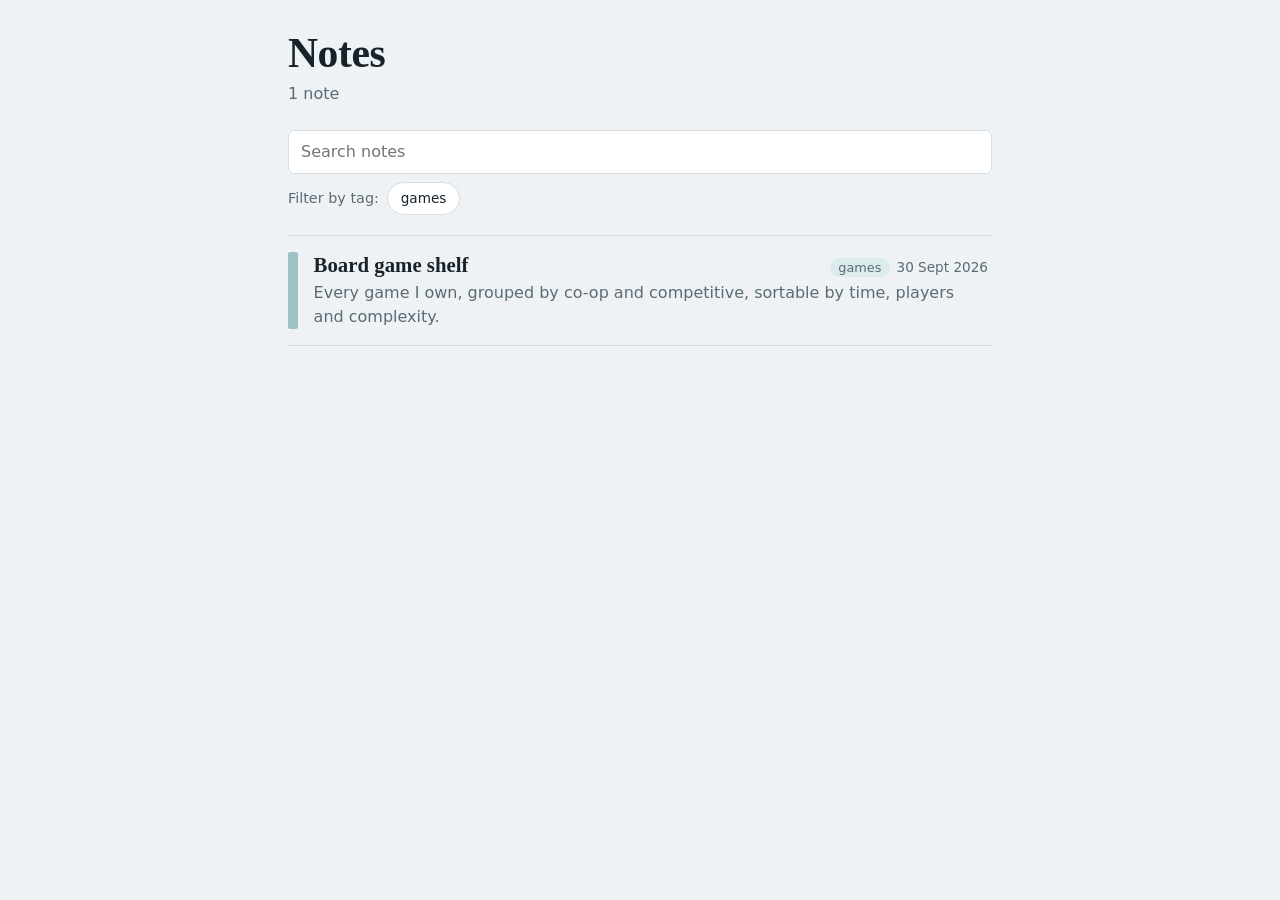
==== index.html @ 64590acc "feat: add notes and board game list" ====
<!DOCTYPE html>
<html lang="en">
<head>
<meta charset="utf-8">
<meta name="viewport" content="width=device-width, initial-scale=1">
<title>Notes</title>
<style>
:root{--bg:#eef2f4;--card:#fff;--ink:#17222b;--mute:#5b6b76;--line:#d3dde3;--acc:#0b6b73;--tint:#dcecee}
@media(prefers-color-scheme:dark){:root:not([data-theme=light]){--bg:#10181d;--card:#182229;--ink:#e6eef2;--mute:#93a5b0;--line:#2b3a43;--acc:#5cc6cf;--tint:#1c3a40}}
*{box-sizing:border-box}
html{scroll-padding-top:1rem}
body{margin:0;background:var(--bg);color:var(--ink);font:16px/1.5 system-ui,-apple-system,"Segoe UI",sans-serif;padding:2rem 1rem 4rem}
main{max-width:44rem;margin:0 auto}
h1{font:700 2.6rem/1.05 Georgia,"Times New Roman",serif;margin:0 0 .4rem;letter-spacing:-.01em}
.sub{color:var(--mute);margin:0 0 1.5rem}
.tools{display:flex;gap:.5rem;flex-wrap:wrap;margin-bottom:1.25rem}
input[type=search]{flex:1 1 12rem;padding:.55rem .75rem;font:inherit;color:var(--ink);background:var(--card);border:1px solid var(--line);border-radius:6px}
input[type=search]:focus-visible,.tag:focus-visible,.note:focus-visible{outline:2px solid var(--acc);outline-offset:2px}
.tag{font:inherit;font-size:.85rem;padding:.35rem .8rem;border:1px solid var(--line);border-radius:99px;background:var(--card);color:var(--ink);cursor:pointer}
.tag[aria-pressed=true]{background:var(--acc);border-color:var(--acc);color:var(--bg)}
ul{list-style:none;margin:0;padding:0;border-top:1px solid var(--line)}
.note{display:grid;grid-template-columns:.6rem 1fr auto;gap:0 1rem;align-items:baseline;padding:1rem .25rem 1rem 0;border-bottom:1px solid var(--line);text-decoration:none;color:inherit}
.note::before{content:"";grid-row:1/3;align-self:stretch;background:var(--acc);border-radius:2px;opacity:.35;transition:opacity .15s}
.note:hover::before,.note:focus-visible::before{opacity:1}
.note:hover h2,.note:focus-visible h2{text-decoration:underline}
h2{font:700 1.3rem/1.25 Georgia,serif;margin:0;grid-column:2}
.meta{color:var(--mute);font-size:.85rem;text-align:right;grid-column:3;grid-row:1}
.desc{grid-column:2/4;margin:.2rem 0 0;color:var(--mute)}
.chip{display:inline-block;background:var(--tint);border-radius:99px;padding:0 .55rem;margin-right:.4rem;font-size:.8rem}
.tagrow{flex:1 1 100%;display:flex;flex-wrap:wrap;align-items:center;gap:.5rem}
.lbl{color:var(--mute);font-size:.9rem}
.empty{padding:1.25rem 0;color:var(--mute)}
@media(max-width:30rem){.note{grid-template-columns:.6rem 1fr}.meta{grid-column:2;grid-row:auto;text-align:left}.desc{grid-column:2}}
</style>
</head>
<body>
<main>
<h1>Notes</h1>
<p class="sub" id="count"></p>
<div class="tools">
  <input type="search" id="q" placeholder="Search notes" aria-label="Search notes">
  <div class="tagrow"><span class="lbl" id="lbl">Filter by tag:</span><span id="tags" role="group" aria-labelledby="lbl"></span></div>
</div>
<ul id="list"></ul>
<p class="empty" id="none" hidden>No notes match. Try a different search or clear the tag filter.</p>
</main>
<script>
// To add a note: save it as an .html file next to this page, then add a line here.
const notes=[
 {title:"Board game shelf",href:"board-games.html",desc:"Every game I own, grouped by co-op and competitive, sortable by time, players and complexity.",tags:["games"],date:"2026-09-30"}
];
const $=id=>document.getElementById(id);
const esc=s=>s.replace(/&/g,"&amp;").replace(/</g,"&lt;").replace(/"/g,"&quot;");
let tag=null;
const allTags=[...new Set(notes.flatMap(n=>n.tags))].sort();
$("tags").innerHTML=allTags.map(t=>`<button class="tag" aria-pressed="false" data-t="${esc(t)}">${esc(t)}</button>`).join(" ");
$("tags").addEventListener("click",e=>{
  const b=e.target.closest("button");if(!b)return;
  tag=tag===b.dataset.t?null:b.dataset.t;
  document.querySelectorAll(".tag").forEach(x=>x.setAttribute("aria-pressed",x.dataset.t===tag));
  render();
});
$("q").addEventListener("input",render);
function render(){
  const q=$("q").value.trim().toLowerCase();
  const shown=notes.filter(n=>(!tag||n.tags.includes(tag))&&(!q||(n.title+" "+n.desc+" "+n.tags.join(" ")).toLowerCase().includes(q)))
    .sort((a,b)=>b.date.localeCompare(a.date)||a.title.localeCompare(b.title));
  $("list").innerHTML=shown.map(n=>`<li><a class="note" href="${esc(n.href)}"><h2>${esc(n.title)}</h2><span class="meta">${n.tags.map(t=>`<span class="chip">${esc(t)}</span>`).join("")}${new Date(n.date+"T00:00").toLocaleDateString("en-GB",{day:"numeric",month:"short",year:"numeric"})}</span><p class="desc">${esc(n.desc)}</p></a></li>`).join("");
  $("none").hidden=shown.length>0;
  $("count").textContent=notes.length+(notes.length===1?" note":" notes")+(shown.length!==notes.length?", "+shown.length+" shown":"");
}
render();
</script>
</body>
</html>
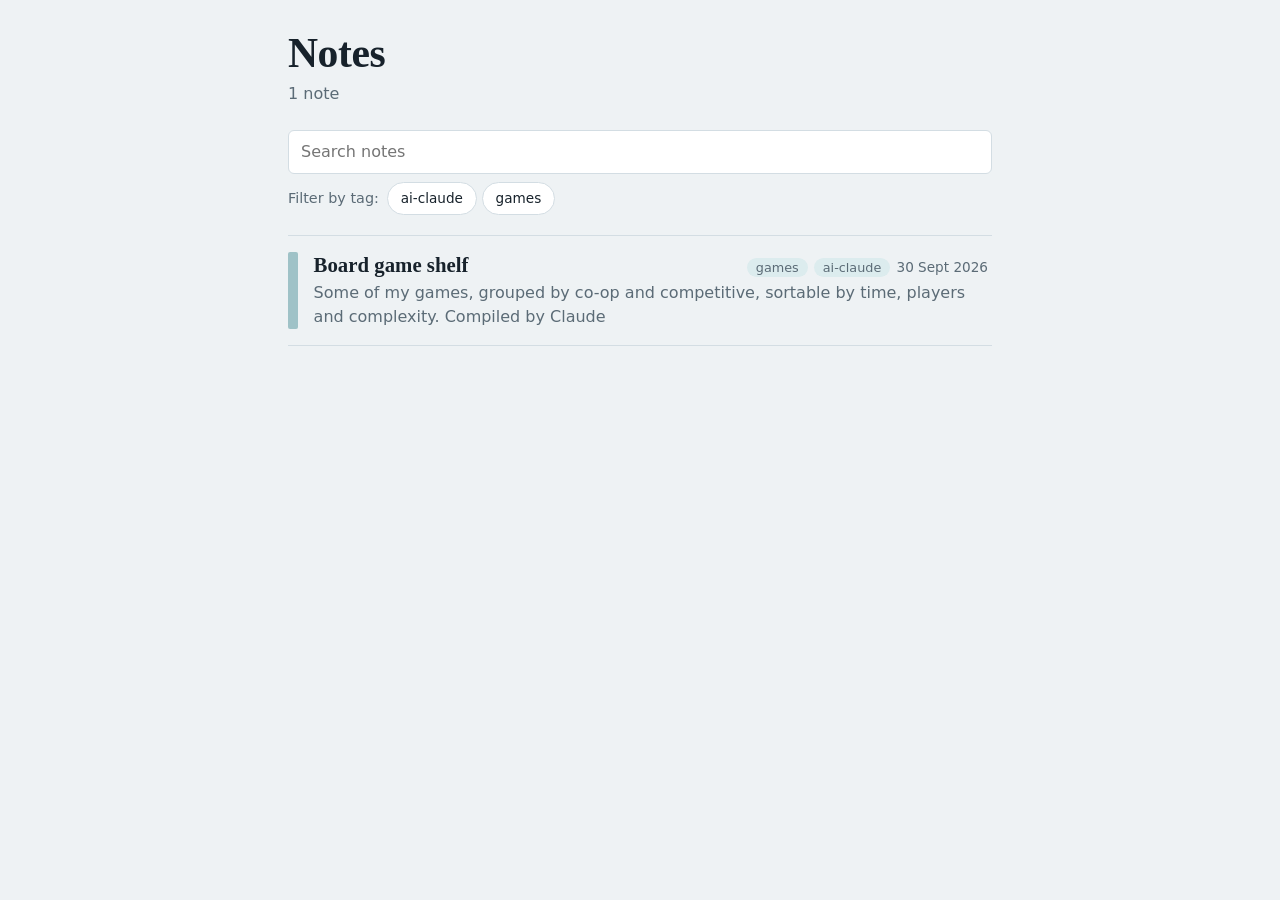
==== commit 0040768c: "chore: update notepad" ====
--- a/index.html
+++ b/index.html
@@ -47,7 +47,7 @@
 <script>
 // To add a note: save it as an .html file next to this page, then add a line here.
 const notes=[
- {title:"Board game shelf",href:"board-games.html",desc:"Every game I own, grouped by co-op and competitive, sortable by time, players and complexity.",tags:["games"],date:"2026-09-30"}
+ {title:"Board game shelf",href:"board-games.html",desc:"Some of my games, grouped by co-op and competitive, sortable by time, players and complexity. Compiled by Claude",tags:["games", "ai-claude"],date:"2026-09-30"}
 ];
 const $=id=>document.getElementById(id);
 const esc=s=>s.replace(/&/g,"&amp;").replace(/</g,"&lt;").replace(/"/g,"&quot;");
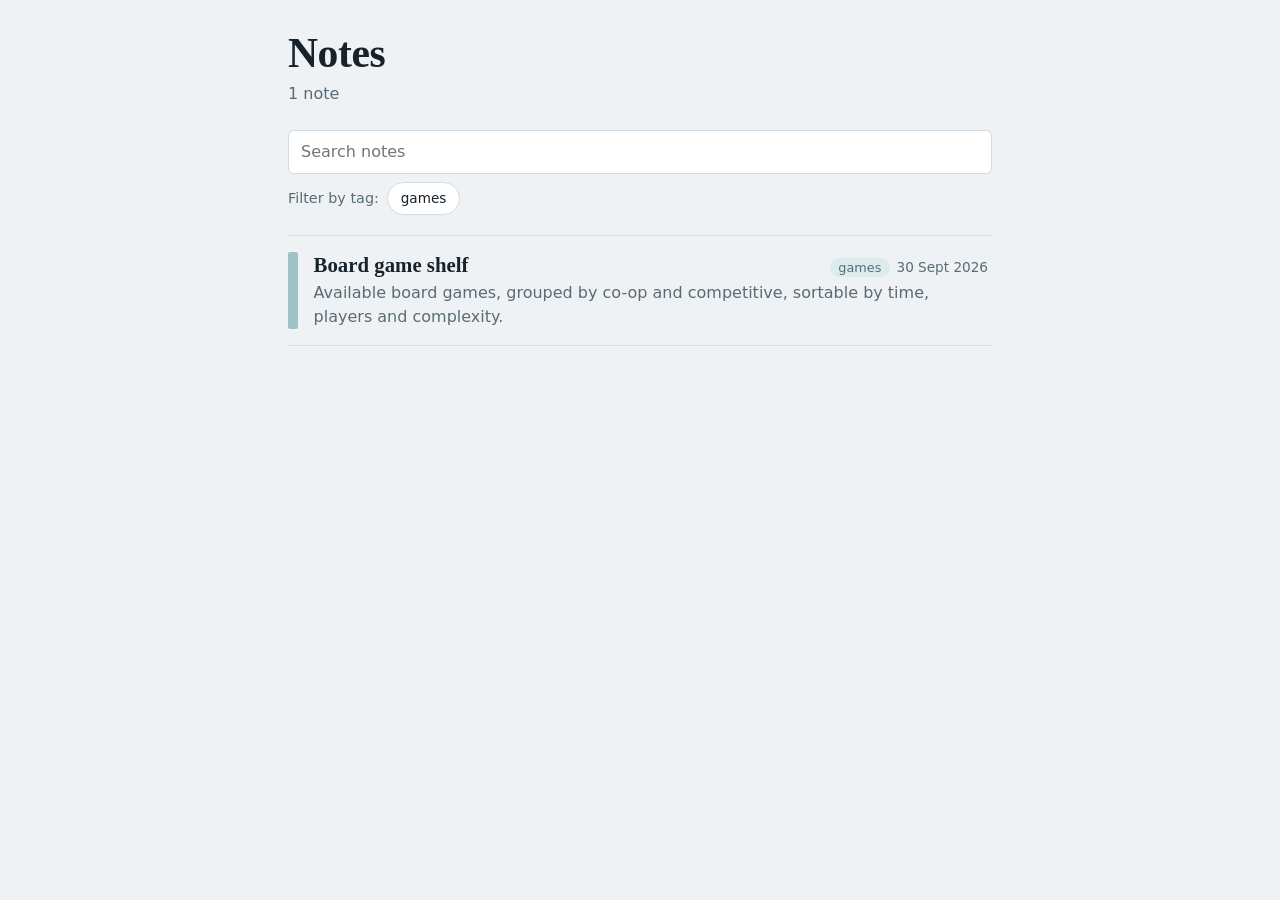
==== commit 6d84ccd8: "chore: fix index" ====
--- a/index.html
+++ b/index.html
@@ -47,7 +47,7 @@
 <script>
 // To add a note: save it as an .html file next to this page, then add a line here.
 const notes=[
- {title:"Board game shelf",href:"board-games.html",desc:"Some of my games, grouped by co-op and competitive, sortable by time, players and complexity. Compiled by Claude",tags:["games", "ai-claude"],date:"2026-09-30"}
+ {title:"Board game shelf",href:"board-games.html",desc:"Available board games, grouped by co-op and competitive, sortable by time, players and complexity. ",tags:["games"],date:"2026-09-30"}
 ];
 const $=id=>document.getElementById(id);
 const esc=s=>s.replace(/&/g,"&amp;").replace(/</g,"&lt;").replace(/"/g,"&quot;");
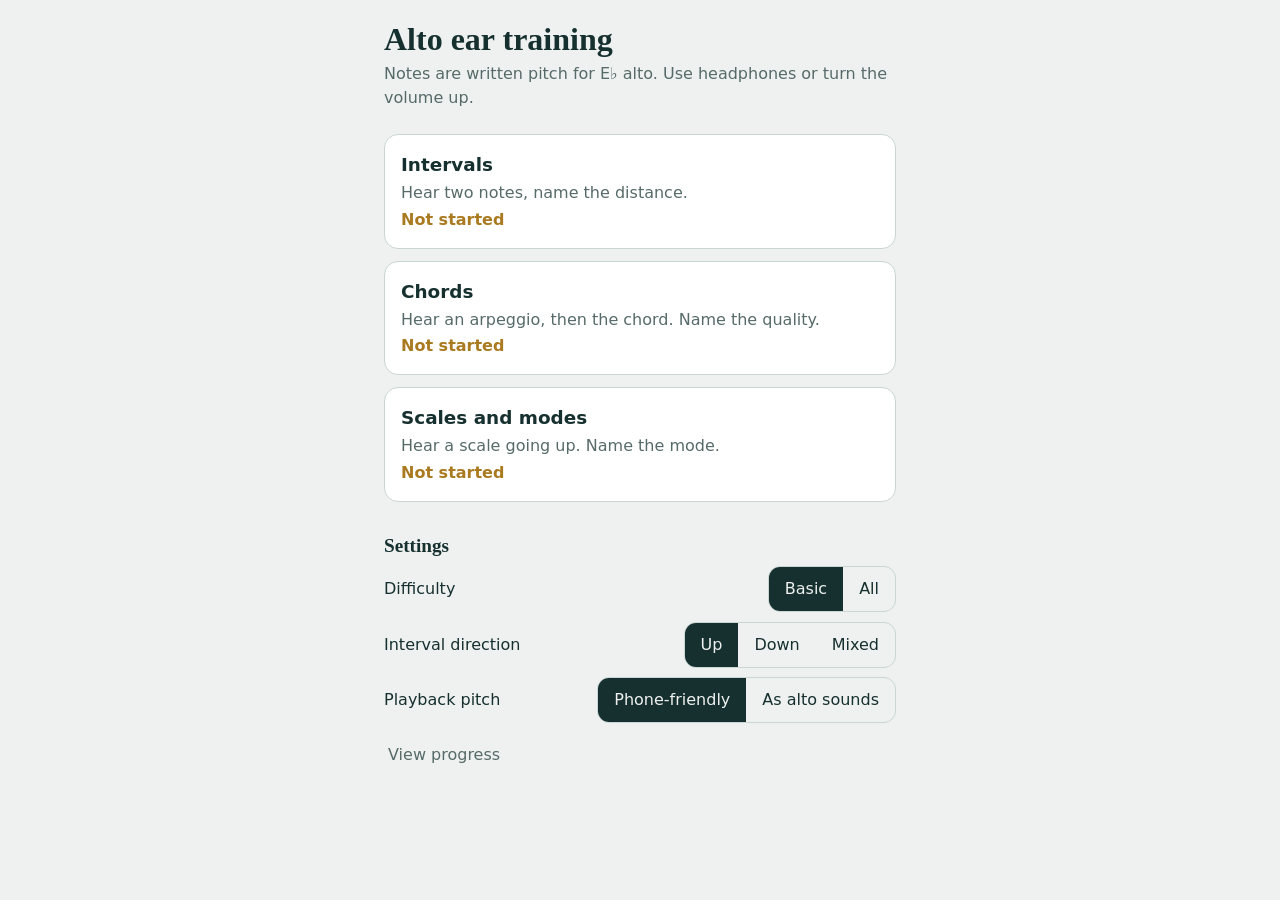
==== commit f4e04c02: "fix: update the index" ====
--- a/index.html
+++ b/index.html
@@ -1,75 +1,176 @@
-<!DOCTYPE html>
+<!doctype html>
 <html lang="en">
 <head>
 <meta charset="utf-8">
-<meta name="viewport" content="width=device-width, initial-scale=1">
-<title>Notes</title>
+<meta name="viewport" content="width=device-width, initial-scale=1, viewport-fit=cover">
+<title>Alto Ear Training</title>
+<link rel="manifest" href="manifest.webmanifest">
+<link rel="apple-touch-icon" href="icon-192.png">
+<meta name="theme-color" content="#1f3b3a">
+<meta name="mobile-web-app-capable" content="yes">
+<meta name="apple-mobile-web-app-capable" content="yes">
+<meta name="apple-mobile-web-app-title" content="Ear Training">
 <style>
-:root{--bg:#eef2f4;--card:#fff;--ink:#17222b;--mute:#5b6b76;--line:#d3dde3;--acc:#0b6b73;--tint:#dcecee}
-@media(prefers-color-scheme:dark){:root:not([data-theme=light]){--bg:#10181d;--card:#182229;--ink:#e6eef2;--mute:#93a5b0;--line:#2b3a43;--acc:#5cc6cf;--tint:#1c3a40}}
+:root{--bg:#eef1ef;--ink:#16302f;--mute:#566b69;--line:#c9d6d2;--card:#fff;--brass:#a97a1f;--on-brass:#fff;--ok:#2b7a54;--bad:#b3402f;color-scheme:light}
+@media (prefers-color-scheme:dark){:root{--bg:#101c1b;--ink:#e6efec;--mute:#93a9a5;--line:#294341;--card:#172928;--brass:#d6a54a;--on-brass:#1a1405;--ok:#5cc08c;--bad:#ef8a76;color-scheme:dark}}
 *{box-sizing:border-box}
-html{scroll-padding-top:1rem}
-body{margin:0;background:var(--bg);color:var(--ink);font:16px/1.5 system-ui,-apple-system,"Segoe UI",sans-serif;padding:2rem 1rem 4rem}
-main{max-width:44rem;margin:0 auto}
-h1{font:700 2.6rem/1.05 Georgia,"Times New Roman",serif;margin:0 0 .4rem;letter-spacing:-.01em}
-.sub{color:var(--mute);margin:0 0 1.5rem}
-.tools{display:flex;gap:.5rem;flex-wrap:wrap;margin-bottom:1.25rem}
-input[type=search]{flex:1 1 12rem;padding:.55rem .75rem;font:inherit;color:var(--ink);background:var(--card);border:1px solid var(--line);border-radius:6px}
-input[type=search]:focus-visible,.tag:focus-visible,.note:focus-visible{outline:2px solid var(--acc);outline-offset:2px}
-.tag{font:inherit;font-size:.85rem;padding:.35rem .8rem;border:1px solid var(--line);border-radius:99px;background:var(--card);color:var(--ink);cursor:pointer}
-.tag[aria-pressed=true]{background:var(--acc);border-color:var(--acc);color:var(--bg)}
-ul{list-style:none;margin:0;padding:0;border-top:1px solid var(--line)}
-.note{display:grid;grid-template-columns:.6rem 1fr auto;gap:0 1rem;align-items:baseline;padding:1rem .25rem 1rem 0;border-bottom:1px solid var(--line);text-decoration:none;color:inherit}
-.note::before{content:"";grid-row:1/3;align-self:stretch;background:var(--acc);border-radius:2px;opacity:.35;transition:opacity .15s}
-.note:hover::before,.note:focus-visible::before{opacity:1}
-.note:hover h2,.note:focus-visible h2{text-decoration:underline}
-h2{font:700 1.3rem/1.25 Georgia,serif;margin:0;grid-column:2}
-.meta{color:var(--mute);font-size:.85rem;text-align:right;grid-column:3;grid-row:1}
-.desc{grid-column:2/4;margin:.2rem 0 0;color:var(--mute)}
-.chip{display:inline-block;background:var(--tint);border-radius:99px;padding:0 .55rem;margin-right:.4rem;font-size:.8rem}
-.tagrow{flex:1 1 100%;display:flex;flex-wrap:wrap;align-items:center;gap:.5rem}
-.lbl{color:var(--mute);font-size:.9rem}
-.empty{padding:1.25rem 0;color:var(--mute)}
-@media(max-width:30rem){.note{grid-template-columns:.6rem 1fr}.meta{grid-column:2;grid-row:auto;text-align:left}.desc{grid-column:2}}
+html,body{margin:0;background:var(--bg);color:var(--ink);font:16px/1.5 system-ui,-apple-system,"Segoe UI",Roboto,sans-serif}
+body{padding:env(safe-area-inset-top) env(safe-area-inset-right) env(safe-area-inset-bottom) env(safe-area-inset-left)}
+main{max-width:34rem;margin:0 auto;padding:1.25rem 1rem 3rem}
+h1,h2{font-family:"Iowan Old Style","Palatino Linotype",Palatino,Georgia,serif;font-weight:600;line-height:1.2;margin:0}
+h1{font-size:2rem}h2{font-size:1.2rem;margin:2rem 0 .5rem}
+.sub{color:var(--mute);margin:.25rem 0 1.5rem}
+button{font:inherit;color:inherit;cursor:pointer;min-height:48px;border-radius:12px;border:1.5px solid var(--line);background:transparent;padding:.5rem 1rem}
+button:focus-visible{outline:3px solid var(--brass);outline-offset:2px}
+.drills{display:grid;gap:.75rem}
+.drill{display:grid;gap:.15rem;text-align:left;padding:1rem;border-radius:14px;background:var(--card);border-color:var(--line)}
+.drill strong{font-size:1.15rem}.drill span{color:var(--mute)}.drill em{font-style:normal;color:var(--brass);font-weight:600}
+.row{display:flex;justify-content:space-between;align-items:center;gap:.75rem;margin:.6rem 0;flex-wrap:wrap}
+.seg{display:flex;border:1.5px solid var(--line);border-radius:12px;overflow:hidden}
+.seg button{border:0;border-radius:0;min-height:44px}
+.seg button[aria-pressed=true]{background:var(--ink);color:var(--bg)}
+.link{border:0;padding:.5rem .25rem;color:var(--mute);min-height:44px}
+.bar{display:flex;justify-content:space-between;align-items:center;color:var(--mute)}
+.play{display:block;margin:1.5rem auto 1rem;width:7.5rem;height:7.5rem;border-radius:50%;border:0;background:var(--brass);color:var(--on-brass);font-size:2.6rem;padding:0 0 0 .4rem;box-shadow:0 0 0 8px color-mix(in srgb,var(--brass) 22%,transparent)}
+.play:active{transform:scale(.96)}
+.prompt{text-align:center;color:var(--mute);margin:0 0 1rem}
+.grid{display:grid;grid-template-columns:1fr 1fr;gap:.6rem}
+.ans{background:var(--card);font-weight:500}
+.ans.ok{background:var(--ok);border-color:var(--ok);color:#fff}
+.ans.bad{background:var(--bad);border-color:var(--bad);color:#fff}
+.fb{min-height:3.5rem;margin:1rem 0 .5rem;text-align:center}
+.fb b{font-family:Georgia,serif;font-size:1.15rem}
+.fb small{display:block;color:var(--mute)}
+.next{width:100%;background:var(--ink);color:var(--bg);border-color:var(--ink);font-weight:600}
+.stat{display:grid;grid-template-columns:8.5rem 1fr 3.5rem;gap:.6rem;align-items:center;margin:.35rem 0;font-size:.95rem}
+.meter{height:.6rem;border-radius:.3rem;background:var(--line);overflow:hidden}
+.meter i{display:block;height:100%;background:var(--brass)}
+.stat span:last-child{text-align:right;color:var(--mute)}
+@media (prefers-reduced-motion:reduce){*{transition:none!important}}
 </style>
 </head>
 <body>
-<main>
-<h1>Notes</h1>
-<p class="sub" id="count"></p>
-<div class="tools">
-  <input type="search" id="q" placeholder="Search notes" aria-label="Search notes">
-  <div class="tagrow"><span class="lbl" id="lbl">Filter by tag:</span><span id="tags" role="group" aria-labelledby="lbl"></span></div>
-</div>
-<ul id="list"></ul>
-<p class="empty" id="none" hidden>No notes match. Try a different search or clear the tag filter.</p>
-</main>
+<main id="app"></main>
 <script>
-// To add a note: save it as an .html file next to this page, then add a line here.
-const notes=[
- {title:"Board game shelf",href:"board-games.html",desc:"Available board games, grouped by co-op and competitive, sortable by time, players and complexity. ",tags:["games"],date:"2026-09-30"}
-];
-const $=id=>document.getElementById(id);
-const esc=s=>s.replace(/&/g,"&amp;").replace(/</g,"&lt;").replace(/"/g,"&quot;");
-let tag=null;
-const allTags=[...new Set(notes.flatMap(n=>n.tags))].sort();
-$("tags").innerHTML=allTags.map(t=>`<button class="tag" aria-pressed="false" data-t="${esc(t)}">${esc(t)}</button>`).join(" ");
-$("tags").addEventListener("click",e=>{
-  const b=e.target.closest("button");if(!b)return;
-  tag=tag===b.dataset.t?null:b.dataset.t;
-  document.querySelectorAll(".tag").forEach(x=>x.setAttribute("aria-pressed",x.dataset.t===tag));
-  render();
+const NAMES=['C','D♭','D','E♭','E','F','F♯','G','A♭','A','B♭','B'];
+const LO=58,HI=90,OFF=9; // written alto range B♭3–F♯6; sounds a major 6th lower
+const nm=m=>NAMES[((m%12)+12)%12]+(Math.floor(m/12)-1);
+
+const DR={
+ intervals:{title:'Intervals',hint:'Hear two notes, name the distance.',q:'What interval did you hear?',items:[
+  {id:'m2',l:'Minor 2nd',o:[0,1]},{id:'M2',l:'Major 2nd',o:[0,2]},{id:'m3',l:'Minor 3rd',o:[0,3],b:1},{id:'M3',l:'Major 3rd',o:[0,4],b:1},
+  {id:'P4',l:'Perfect 4th',o:[0,5],b:1},{id:'TT',l:'Tritone',o:[0,6]},{id:'P5',l:'Perfect 5th',o:[0,7],b:1},{id:'m6',l:'Minor 6th',o:[0,8]},
+  {id:'M6',l:'Major 6th',o:[0,9]},{id:'m7',l:'Minor 7th',o:[0,10]},{id:'M7',l:'Major 7th',o:[0,11]},{id:'P8',l:'Octave',o:[0,12],b:1}]},
+ chords:{title:'Chords',hint:'Hear an arpeggio, then the chord. Name the quality.',q:'What chord quality is this?',items:[
+  {id:'maj',l:'Major',o:[0,4,7],b:1},{id:'min',l:'Minor',o:[0,3,7],b:1},{id:'dim',l:'Diminished',o:[0,3,6],b:1},{id:'aug',l:'Augmented',o:[0,4,8],b:1},
+  {id:'dom7',l:'Dominant 7th',o:[0,4,7,10]},{id:'maj7',l:'Major 7th',o:[0,4,7,11]},{id:'min7',l:'Minor 7th',o:[0,3,7,10]},{id:'hdim',l:'Half-diminished',o:[0,3,6,10]}]},
+ scales:{title:'Scales and modes',hint:'Hear a scale going up. Name the mode.',q:'Which scale is this?',items:[
+  {id:'ion',l:'Major',o:[0,2,4,5,7,9,11,12],b:1},{id:'aeo',l:'Natural minor',o:[0,2,3,5,7,8,10,12],b:1},
+  {id:'dor',l:'Dorian',o:[0,2,3,5,7,9,10,12],b:1},{id:'mix',l:'Mixolydian',o:[0,2,4,5,7,9,10,12],b:1},
+  {id:'lyd',l:'Lydian',o:[0,2,4,6,7,9,11,12]},{id:'phr',l:'Phrygian',o:[0,1,3,5,7,8,10,12]},
+  {id:'hm',l:'Harmonic minor',o:[0,2,3,5,7,8,11,12]},{id:'mm',l:'Melodic minor',o:[0,2,3,5,7,9,11,12]}]}
+};
+
+const load=(k,d)=>{try{return Object.assign(d,JSON.parse(localStorage.getItem(k))||{})}catch(e){return d}};
+const save=(k,v)=>{try{localStorage.setItem(k,JSON.stringify(v))}catch(e){}};
+let S=load('alto-settings',{level:'basic',dir:'up',oct:12});
+let ST=load('alto-stats',{});
+let view='home',drill=null,Q=null,sess={c:0,n:0};
+
+/* ---------- sound ---------- */
+let ctx,master;
+function voice(m,t,d,v){
+ const f=440*2**((m-69)/12),g=ctx.createGain(),lp=ctx.createBiquadFilter();
+ lp.type='lowpass';lp.Q.value=1.5;
+ lp.frequency.setValueAtTime(f*2,t);lp.frequency.linearRampToValueAtTime(f*5,t+.07);lp.frequency.linearRampToValueAtTime(f*3,t+d);
+ g.gain.setValueAtTime(.0001,t);g.gain.linearRampToValueAtTime(v,t+.04);g.gain.setValueAtTime(v,t+d-.12);g.gain.linearRampToValueAtTime(.0001,t+d);
+ lp.connect(g);g.connect(master);
+ const lfo=ctx.createOscillator(),lg=ctx.createGain();lfo.frequency.value=5.2;lg.gain.value=7;lfo.connect(lg);
+ [['sawtooth',0,1],['square',5,.35]].forEach(([ty,dt,a])=>{
+  const o=ctx.createOscillator(),og=ctx.createGain();o.type=ty;o.frequency.value=f;o.detune.value=dt;og.gain.value=a;
+  lg.connect(o.detune);o.connect(og);og.connect(lp);o.start(t);o.stop(t+d+.05)});
+ lfo.start(t);lfo.stop(t+d+.05);
+}
+function play(ev){
+ ctx=ctx||new (window.AudioContext||window.webkitAudioContext)();
+ if(ctx.state==='suspended')ctx.resume();
+ if(master){const old=master;old.gain.setTargetAtTime(0,ctx.currentTime,.03);setTimeout(()=>old.disconnect(),400)}
+ master=ctx.createGain();master.gain.value=.5;master.connect(ctx.destination);
+ const t0=ctx.currentTime+.05;
+ ev.forEach(e=>e.n.forEach(m=>voice(m-OFF+S.oct,t0+e.t,e.d,e.n.length>1?.28:.6)));
+}
+
+/* ---------- questions ---------- */
+const pool=d=>DR[d].items.filter(i=>S.level==='all'||i.b);
+function choose(d){
+ const p=pool(d),w=p.map(i=>{const s=ST[d+':'+i.id];return s&&s.n?1+4*(s.n-s.c)/s.n:2});
+ let r=Math.random()*w.reduce((a,b)=>a+b,0);
+ for(let k=0;k<p.length;k++){r-=w[k];if(r<=0)return p[k]}
+ return p[p.length-1];
+}
+function make(d){
+ const it=choose(d);let off=it.o.slice();
+ if(d==='intervals'){const dir=S.dir==='mixed'?(Math.random()<.5?'up':'down'):S.dir;if(dir==='down')off=off.map(x=>-x)}
+ const lo=Math.min(...off),hi=Math.max(...off),min=LO-lo,max=HI-hi;
+ const root=min+Math.floor(Math.random()*(max-min+1)),notes=off.map(x=>root+x);
+ let ev;
+ if(d==='intervals')ev=notes.map((m,i)=>({n:[m],t:i*.8,d:.7}));
+ else if(d==='scales')ev=notes.map((m,i)=>({n:[m],t:i*.4,d:.42}));
+ else ev=[...notes.map((m,i)=>({n:[m],t:i*.45,d:.42})),{n:notes,t:notes.length*.45+.3,d:1.6}];
+ return{it,root,ev,done:false,pick:null};
+}
+function answer(id){
+ if(!Q||Q.done)return;
+ Q.done=true;Q.pick=id;const ok=id===Q.it.id,k=drill+':'+Q.it.id;
+ const s=ST[k]||(ST[k]={c:0,n:0});s.n++;if(ok)s.c++;save('alto-stats',ST);
+ sess.n++;if(ok)sess.c++;render();
+}
+function next(){Q=make(drill);view='drill';render();play(Q.ev)}
+
+/* ---------- screens ---------- */
+const acc=d=>{let c=0,n=0;DR[d].items.forEach(i=>{const s=ST[d+':'+i.id];if(s){c+=s.c;n+=s.n}});return{c,n}};
+const seg=(k,opts)=>`<div class="seg" role="group">${opts.map(([v,l])=>`<button data-act="set" data-k="${k}" data-v="${v}" aria-pressed="${String(S[k])===String(v)}">${l}</button>`).join('')}</div>`;
+
+function render(){
+ const el=document.getElementById('app');let h='';
+ if(view==='home'){
+  h=`<h1>Alto ear training</h1><p class="sub">Notes are written pitch for E♭ alto. Use headphones or turn the volume up.</p>
+  <div class="drills">${Object.entries(DR).map(([k,D])=>{const a=acc(k);return`<button class="drill" data-act="start" data-d="${k}"><strong>${D.title}</strong><span>${D.hint}</span><em>${a.n?Math.round(100*a.c/a.n)+'% correct over '+a.n+' answers':'Not started'}</em></button>`}).join('')}</div>
+  <h2>Settings</h2>
+  <div class="row"><span>Difficulty</span>${seg('level',[['basic','Basic'],['all','All']])}</div>
+  <div class="row"><span>Interval direction</span>${seg('dir',[['up','Up'],['down','Down'],['mixed','Mixed']])}</div>
+  <div class="row"><span>Playback pitch</span>${seg('oct',[[12,'Phone-friendly'],[0,'As alto sounds']])}</div>
+  <button class="link" data-act="stats">View progress</button>`;
+ }else if(view==='stats'){
+  h=`<div class="bar"><button class="link" data-act="home">‹ Back</button></div><h1>Progress</h1>`;
+  for(const[k,D]of Object.entries(DR)){h+=`<h2>${D.title}</h2>`+D.items.map(i=>{const s=ST[k+':'+i.id],p=s&&s.n?Math.round(100*s.c/s.n):0;
+   return`<div class="stat"><span>${i.l}</span><div class="meter"><i style="width:${p}%"></i></div><span>${s&&s.n?p+'%':'–'}</span></div>`}).join('')}
+  h+=`<p><button class="link" data-act="reset">Reset progress</button></p>`;
+ }else{
+  const D=DR[drill],p=pool(drill);
+  h=`<div class="bar"><button class="link" data-act="home">‹ Back</button><span>${sess.c} of ${sess.n} correct</span></div>
+  <button class="play" data-act="replay" aria-label="Play again">▶</button><p class="prompt">${D.q}</p>
+  <div class="grid">${p.map(i=>`<button class="ans ${Q.done?(i.id===Q.it.id?'ok':i.id===Q.pick?'bad':''):''}" data-act="ans" data-id="${i.id}">${i.l}</button>`).join('')}</div>
+  <div class="fb" aria-live="polite">${Q.done?`<b>${Q.pick===Q.it.id?'Correct':'That was '+Q.it.l}</b><small>Starting note: written ${nm(Q.root)}, concert ${nm(Q.root-OFF)}</small>`:''}</div>
+  ${Q.done?'<button class="next" data-act="next">Next</button>':''}`;
+ }
+ el.innerHTML=h;
+}
+
+document.getElementById('app').addEventListener('click',e=>{
+ const b=e.target.closest('button');if(!b)return;const d=b.dataset;
+ if(d.act==='start'){drill=d.d;sess={c:0,n:0};next()}
+ else if(d.act==='ans')answer(d.id);
+ else if(d.act==='next')next();
+ else if(d.act==='replay'){if(Q)play(Q.ev)}
+ else if(d.act==='home'){view='home';render()}
+ else if(d.act==='stats'){view='stats';render()}
+ else if(d.act==='set'){S[d.k]=d.k==='oct'?+d.v:d.v;save('alto-settings',S);render()}
+ else if(d.act==='reset'){if(confirm('Clear all progress on this device?')){ST={};save('alto-stats',ST);render()}}
 });
-$("q").addEventListener("input",render);
-function render(){
-  const q=$("q").value.trim().toLowerCase();
-  const shown=notes.filter(n=>(!tag||n.tags.includes(tag))&&(!q||(n.title+" "+n.desc+" "+n.tags.join(" ")).toLowerCase().includes(q)))
-    .sort((a,b)=>b.date.localeCompare(a.date)||a.title.localeCompare(b.title));
-  $("list").innerHTML=shown.map(n=>`<li><a class="note" href="${esc(n.href)}"><h2>${esc(n.title)}</h2><span class="meta">${n.tags.map(t=>`<span class="chip">${esc(t)}</span>`).join("")}${new Date(n.date+"T00:00").toLocaleDateString("en-GB",{day:"numeric",month:"short",year:"numeric"})}</span><p class="desc">${esc(n.desc)}</p></a></li>`).join("");
-  $("none").hidden=shown.length>0;
-  $("count").textContent=notes.length+(notes.length===1?" note":" notes")+(shown.length!==notes.length?", "+shown.length+" shown":"");
-}
+
 render();
+if('serviceWorker'in navigator)addEventListener('load',()=>navigator.serviceWorker.register('sw.js').catch(()=>{}));
 </script>
 </body>
 </html>
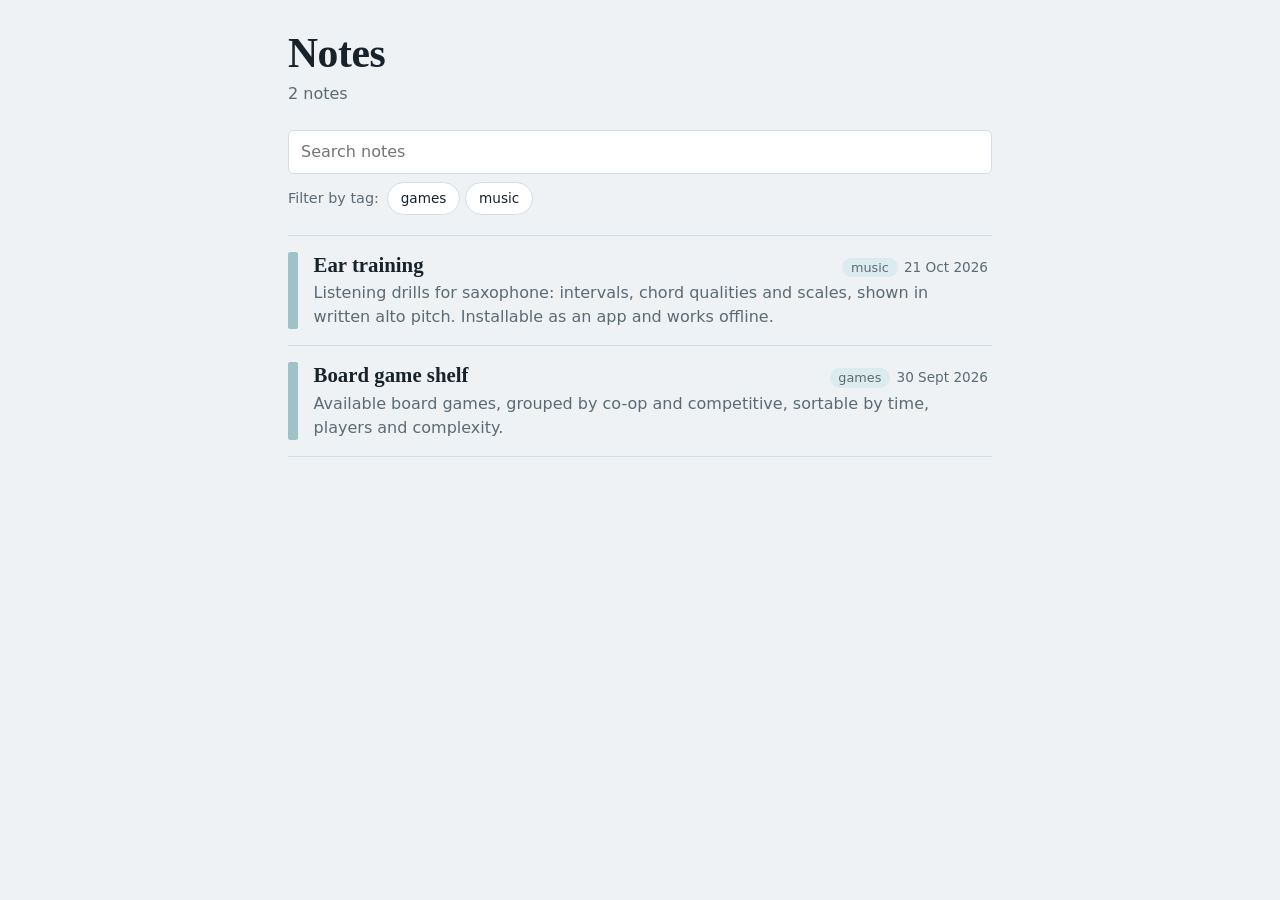
==== commit 0d2708ac: "fix: better index fix" ====
--- a/index.html
+++ b/index.html
@@ -1,176 +1,249 @@
-<!doctype html>
+<!DOCTYPE html>
 <html lang="en">
+
 <head>
-<meta charset="utf-8">
-<meta name="viewport" content="width=device-width, initial-scale=1, viewport-fit=cover">
-<title>Alto Ear Training</title>
-<link rel="manifest" href="manifest.webmanifest">
-<link rel="apple-touch-icon" href="icon-192.png">
-<meta name="theme-color" content="#1f3b3a">
-<meta name="mobile-web-app-capable" content="yes">
-<meta name="apple-mobile-web-app-capable" content="yes">
-<meta name="apple-mobile-web-app-title" content="Ear Training">
-<style>
-:root{--bg:#eef1ef;--ink:#16302f;--mute:#566b69;--line:#c9d6d2;--card:#fff;--brass:#a97a1f;--on-brass:#fff;--ok:#2b7a54;--bad:#b3402f;color-scheme:light}
-@media (prefers-color-scheme:dark){:root{--bg:#101c1b;--ink:#e6efec;--mute:#93a9a5;--line:#294341;--card:#172928;--brass:#d6a54a;--on-brass:#1a1405;--ok:#5cc08c;--bad:#ef8a76;color-scheme:dark}}
-*{box-sizing:border-box}
-html,body{margin:0;background:var(--bg);color:var(--ink);font:16px/1.5 system-ui,-apple-system,"Segoe UI",Roboto,sans-serif}
-body{padding:env(safe-area-inset-top) env(safe-area-inset-right) env(safe-area-inset-bottom) env(safe-area-inset-left)}
-main{max-width:34rem;margin:0 auto;padding:1.25rem 1rem 3rem}
-h1,h2{font-family:"Iowan Old Style","Palatino Linotype",Palatino,Georgia,serif;font-weight:600;line-height:1.2;margin:0}
-h1{font-size:2rem}h2{font-size:1.2rem;margin:2rem 0 .5rem}
-.sub{color:var(--mute);margin:.25rem 0 1.5rem}
-button{font:inherit;color:inherit;cursor:pointer;min-height:48px;border-radius:12px;border:1.5px solid var(--line);background:transparent;padding:.5rem 1rem}
-button:focus-visible{outline:3px solid var(--brass);outline-offset:2px}
-.drills{display:grid;gap:.75rem}
-.drill{display:grid;gap:.15rem;text-align:left;padding:1rem;border-radius:14px;background:var(--card);border-color:var(--line)}
-.drill strong{font-size:1.15rem}.drill span{color:var(--mute)}.drill em{font-style:normal;color:var(--brass);font-weight:600}
-.row{display:flex;justify-content:space-between;align-items:center;gap:.75rem;margin:.6rem 0;flex-wrap:wrap}
-.seg{display:flex;border:1.5px solid var(--line);border-radius:12px;overflow:hidden}
-.seg button{border:0;border-radius:0;min-height:44px}
-.seg button[aria-pressed=true]{background:var(--ink);color:var(--bg)}
-.link{border:0;padding:.5rem .25rem;color:var(--mute);min-height:44px}
-.bar{display:flex;justify-content:space-between;align-items:center;color:var(--mute)}
-.play{display:block;margin:1.5rem auto 1rem;width:7.5rem;height:7.5rem;border-radius:50%;border:0;background:var(--brass);color:var(--on-brass);font-size:2.6rem;padding:0 0 0 .4rem;box-shadow:0 0 0 8px color-mix(in srgb,var(--brass) 22%,transparent)}
-.play:active{transform:scale(.96)}
-.prompt{text-align:center;color:var(--mute);margin:0 0 1rem}
-.grid{display:grid;grid-template-columns:1fr 1fr;gap:.6rem}
-.ans{background:var(--card);font-weight:500}
-.ans.ok{background:var(--ok);border-color:var(--ok);color:#fff}
-.ans.bad{background:var(--bad);border-color:var(--bad);color:#fff}
-.fb{min-height:3.5rem;margin:1rem 0 .5rem;text-align:center}
-.fb b{font-family:Georgia,serif;font-size:1.15rem}
-.fb small{display:block;color:var(--mute)}
-.next{width:100%;background:var(--ink);color:var(--bg);border-color:var(--ink);font-weight:600}
-.stat{display:grid;grid-template-columns:8.5rem 1fr 3.5rem;gap:.6rem;align-items:center;margin:.35rem 0;font-size:.95rem}
-.meter{height:.6rem;border-radius:.3rem;background:var(--line);overflow:hidden}
-.meter i{display:block;height:100%;background:var(--brass)}
-.stat span:last-child{text-align:right;color:var(--mute)}
-@media (prefers-reduced-motion:reduce){*{transition:none!important}}
-</style>
+  <meta charset="utf-8">
+  <meta name="viewport" content="width=device-width, initial-scale=1">
+  <title>Notes</title>
+  <style>
+    :root {
+      --bg: #eef2f4;
+      --card: #fff;
+      --ink: #17222b;
+      --mute: #5b6b76;
+      --line: #d3dde3;
+      --acc: #0b6b73;
+      --tint: #dcecee
+    }
+
+    @media(prefers-color-scheme:dark) {
+      :root:not([data-theme=light]) {
+        --bg: #10181d;
+        --card: #182229;
+        --ink: #e6eef2;
+        --mute: #93a5b0;
+        --line: #2b3a43;
+        --acc: #5cc6cf;
+        --tint: #1c3a40
+      }
+    }
+
+    * {
+      box-sizing: border-box
+    }
+
+    html {
+      scroll-padding-top: 1rem
+    }
+
+    body {
+      margin: 0;
+      background: var(--bg);
+      color: var(--ink);
+      font: 16px/1.5 system-ui, -apple-system, "Segoe UI", sans-serif;
+      padding: 2rem 1rem 4rem
+    }
+
+    main {
+      max-width: 44rem;
+      margin: 0 auto
+    }
+
+    h1 {
+      font: 700 2.6rem/1.05 Georgia, "Times New Roman", serif;
+      margin: 0 0 .4rem;
+      letter-spacing: -.01em
+    }
+
+    .sub {
+      color: var(--mute);
+      margin: 0 0 1.5rem
+    }
+
+    .tools {
+      display: flex;
+      gap: .5rem;
+      flex-wrap: wrap;
+      margin-bottom: 1.25rem
+    }
+
+    input[type=search] {
+      flex: 1 1 12rem;
+      padding: .55rem .75rem;
+      font: inherit;
+      color: var(--ink);
+      background: var(--card);
+      border: 1px solid var(--line);
+      border-radius: 6px
+    }
+
+    input[type=search]:focus-visible,
+    .tag:focus-visible,
+    .note:focus-visible {
+      outline: 2px solid var(--acc);
+      outline-offset: 2px
+    }
+
+    .tag {
+      font: inherit;
+      font-size: .85rem;
+      padding: .35rem .8rem;
+      border: 1px solid var(--line);
+      border-radius: 99px;
+      background: var(--card);
+      color: var(--ink);
+      cursor: pointer
+    }
+
+    .tag[aria-pressed=true] {
+      background: var(--acc);
+      border-color: var(--acc);
+      color: var(--bg)
+    }
+
+    ul {
+      list-style: none;
+      margin: 0;
+      padding: 0;
+      border-top: 1px solid var(--line)
+    }
+
+    .note {
+      display: grid;
+      grid-template-columns: .6rem 1fr auto;
+      gap: 0 1rem;
+      align-items: baseline;
+      padding: 1rem .25rem 1rem 0;
+      border-bottom: 1px solid var(--line);
+      text-decoration: none;
+      color: inherit
+    }
+
+    .note::before {
+      content: "";
+      grid-row: 1/3;
+      align-self: stretch;
+      background: var(--acc);
+      border-radius: 2px;
+      opacity: .35;
+      transition: opacity .15s
+    }
+
+    .note:hover::before,
+    .note:focus-visible::before {
+      opacity: 1
+    }
+
+    .note:hover h2,
+    .note:focus-visible h2 {
+      text-decoration: underline
+    }
+
+    h2 {
+      font: 700 1.3rem/1.25 Georgia, serif;
+      margin: 0;
+      grid-column: 2
+    }
+
+    .meta {
+      color: var(--mute);
+      font-size: .85rem;
+      text-align: right;
+      grid-column: 3;
+      grid-row: 1
+    }
+
+    .desc {
+      grid-column: 2/4;
+      margin: .2rem 0 0;
+      color: var(--mute)
+    }
+
+    .chip {
+      display: inline-block;
+      background: var(--tint);
+      border-radius: 99px;
+      padding: 0 .55rem;
+      margin-right: .4rem;
+      font-size: .8rem
+    }
+
+    .tagrow {
+      flex: 1 1 100%;
+      display: flex;
+      flex-wrap: wrap;
+      align-items: center;
+      gap: .5rem
+    }
+
+    .lbl {
+      color: var(--mute);
+      font-size: .9rem
+    }
+
+    .empty {
+      padding: 1.25rem 0;
+      color: var(--mute)
+    }
+
+    @media(max-width:30rem) {
+      .note {
+        grid-template-columns: .6rem 1fr
+      }
+
+      .meta {
+        grid-column: 2;
+        grid-row: auto;
+        text-align: left
+      }
+
+      .desc {
+        grid-column: 2
+      }
+    }
+  </style>
 </head>
+
 <body>
-<main id="app"></main>
-<script>
-const NAMES=['C','D♭','D','E♭','E','F','F♯','G','A♭','A','B♭','B'];
-const LO=58,HI=90,OFF=9; // written alto range B♭3–F♯6; sounds a major 6th lower
-const nm=m=>NAMES[((m%12)+12)%12]+(Math.floor(m/12)-1);
-
-const DR={
- intervals:{title:'Intervals',hint:'Hear two notes, name the distance.',q:'What interval did you hear?',items:[
-  {id:'m2',l:'Minor 2nd',o:[0,1]},{id:'M2',l:'Major 2nd',o:[0,2]},{id:'m3',l:'Minor 3rd',o:[0,3],b:1},{id:'M3',l:'Major 3rd',o:[0,4],b:1},
-  {id:'P4',l:'Perfect 4th',o:[0,5],b:1},{id:'TT',l:'Tritone',o:[0,6]},{id:'P5',l:'Perfect 5th',o:[0,7],b:1},{id:'m6',l:'Minor 6th',o:[0,8]},
-  {id:'M6',l:'Major 6th',o:[0,9]},{id:'m7',l:'Minor 7th',o:[0,10]},{id:'M7',l:'Major 7th',o:[0,11]},{id:'P8',l:'Octave',o:[0,12],b:1}]},
- chords:{title:'Chords',hint:'Hear an arpeggio, then the chord. Name the quality.',q:'What chord quality is this?',items:[
-  {id:'maj',l:'Major',o:[0,4,7],b:1},{id:'min',l:'Minor',o:[0,3,7],b:1},{id:'dim',l:'Diminished',o:[0,3,6],b:1},{id:'aug',l:'Augmented',o:[0,4,8],b:1},
-  {id:'dom7',l:'Dominant 7th',o:[0,4,7,10]},{id:'maj7',l:'Major 7th',o:[0,4,7,11]},{id:'min7',l:'Minor 7th',o:[0,3,7,10]},{id:'hdim',l:'Half-diminished',o:[0,3,6,10]}]},
- scales:{title:'Scales and modes',hint:'Hear a scale going up. Name the mode.',q:'Which scale is this?',items:[
-  {id:'ion',l:'Major',o:[0,2,4,5,7,9,11,12],b:1},{id:'aeo',l:'Natural minor',o:[0,2,3,5,7,8,10,12],b:1},
-  {id:'dor',l:'Dorian',o:[0,2,3,5,7,9,10,12],b:1},{id:'mix',l:'Mixolydian',o:[0,2,4,5,7,9,10,12],b:1},
-  {id:'lyd',l:'Lydian',o:[0,2,4,6,7,9,11,12]},{id:'phr',l:'Phrygian',o:[0,1,3,5,7,8,10,12]},
-  {id:'hm',l:'Harmonic minor',o:[0,2,3,5,7,8,11,12]},{id:'mm',l:'Melodic minor',o:[0,2,3,5,7,9,11,12]}]}
-};
-
-const load=(k,d)=>{try{return Object.assign(d,JSON.parse(localStorage.getItem(k))||{})}catch(e){return d}};
-const save=(k,v)=>{try{localStorage.setItem(k,JSON.stringify(v))}catch(e){}};
-let S=load('alto-settings',{level:'basic',dir:'up',oct:12});
-let ST=load('alto-stats',{});
-let view='home',drill=null,Q=null,sess={c:0,n:0};
-
-/* ---------- sound ---------- */
-let ctx,master;
-function voice(m,t,d,v){
- const f=440*2**((m-69)/12),g=ctx.createGain(),lp=ctx.createBiquadFilter();
- lp.type='lowpass';lp.Q.value=1.5;
- lp.frequency.setValueAtTime(f*2,t);lp.frequency.linearRampToValueAtTime(f*5,t+.07);lp.frequency.linearRampToValueAtTime(f*3,t+d);
- g.gain.setValueAtTime(.0001,t);g.gain.linearRampToValueAtTime(v,t+.04);g.gain.setValueAtTime(v,t+d-.12);g.gain.linearRampToValueAtTime(.0001,t+d);
- lp.connect(g);g.connect(master);
- const lfo=ctx.createOscillator(),lg=ctx.createGain();lfo.frequency.value=5.2;lg.gain.value=7;lfo.connect(lg);
- [['sawtooth',0,1],['square',5,.35]].forEach(([ty,dt,a])=>{
-  const o=ctx.createOscillator(),og=ctx.createGain();o.type=ty;o.frequency.value=f;o.detune.value=dt;og.gain.value=a;
-  lg.connect(o.detune);o.connect(og);og.connect(lp);o.start(t);o.stop(t+d+.05)});
- lfo.start(t);lfo.stop(t+d+.05);
-}
-function play(ev){
- ctx=ctx||new (window.AudioContext||window.webkitAudioContext)();
- if(ctx.state==='suspended')ctx.resume();
- if(master){const old=master;old.gain.setTargetAtTime(0,ctx.currentTime,.03);setTimeout(()=>old.disconnect(),400)}
- master=ctx.createGain();master.gain.value=.5;master.connect(ctx.destination);
- const t0=ctx.currentTime+.05;
- ev.forEach(e=>e.n.forEach(m=>voice(m-OFF+S.oct,t0+e.t,e.d,e.n.length>1?.28:.6)));
-}
-
-/* ---------- questions ---------- */
-const pool=d=>DR[d].items.filter(i=>S.level==='all'||i.b);
-function choose(d){
- const p=pool(d),w=p.map(i=>{const s=ST[d+':'+i.id];return s&&s.n?1+4*(s.n-s.c)/s.n:2});
- let r=Math.random()*w.reduce((a,b)=>a+b,0);
- for(let k=0;k<p.length;k++){r-=w[k];if(r<=0)return p[k]}
- return p[p.length-1];
-}
-function make(d){
- const it=choose(d);let off=it.o.slice();
- if(d==='intervals'){const dir=S.dir==='mixed'?(Math.random()<.5?'up':'down'):S.dir;if(dir==='down')off=off.map(x=>-x)}
- const lo=Math.min(...off),hi=Math.max(...off),min=LO-lo,max=HI-hi;
- const root=min+Math.floor(Math.random()*(max-min+1)),notes=off.map(x=>root+x);
- let ev;
- if(d==='intervals')ev=notes.map((m,i)=>({n:[m],t:i*.8,d:.7}));
- else if(d==='scales')ev=notes.map((m,i)=>({n:[m],t:i*.4,d:.42}));
- else ev=[...notes.map((m,i)=>({n:[m],t:i*.45,d:.42})),{n:notes,t:notes.length*.45+.3,d:1.6}];
- return{it,root,ev,done:false,pick:null};
-}
-function answer(id){
- if(!Q||Q.done)return;
- Q.done=true;Q.pick=id;const ok=id===Q.it.id,k=drill+':'+Q.it.id;
- const s=ST[k]||(ST[k]={c:0,n:0});s.n++;if(ok)s.c++;save('alto-stats',ST);
- sess.n++;if(ok)sess.c++;render();
-}
-function next(){Q=make(drill);view='drill';render();play(Q.ev)}
-
-/* ---------- screens ---------- */
-const acc=d=>{let c=0,n=0;DR[d].items.forEach(i=>{const s=ST[d+':'+i.id];if(s){c+=s.c;n+=s.n}});return{c,n}};
-const seg=(k,opts)=>`<div class="seg" role="group">${opts.map(([v,l])=>`<button data-act="set" data-k="${k}" data-v="${v}" aria-pressed="${String(S[k])===String(v)}">${l}</button>`).join('')}</div>`;
-
-function render(){
- const el=document.getElementById('app');let h='';
- if(view==='home'){
-  h=`<h1>Alto ear training</h1><p class="sub">Notes are written pitch for E♭ alto. Use headphones or turn the volume up.</p>
-  <div class="drills">${Object.entries(DR).map(([k,D])=>{const a=acc(k);return`<button class="drill" data-act="start" data-d="${k}"><strong>${D.title}</strong><span>${D.hint}</span><em>${a.n?Math.round(100*a.c/a.n)+'% correct over '+a.n+' answers':'Not started'}</em></button>`}).join('')}</div>
-  <h2>Settings</h2>
-  <div class="row"><span>Difficulty</span>${seg('level',[['basic','Basic'],['all','All']])}</div>
-  <div class="row"><span>Interval direction</span>${seg('dir',[['up','Up'],['down','Down'],['mixed','Mixed']])}</div>
-  <div class="row"><span>Playback pitch</span>${seg('oct',[[12,'Phone-friendly'],[0,'As alto sounds']])}</div>
-  <button class="link" data-act="stats">View progress</button>`;
- }else if(view==='stats'){
-  h=`<div class="bar"><button class="link" data-act="home">‹ Back</button></div><h1>Progress</h1>`;
-  for(const[k,D]of Object.entries(DR)){h+=`<h2>${D.title}</h2>`+D.items.map(i=>{const s=ST[k+':'+i.id],p=s&&s.n?Math.round(100*s.c/s.n):0;
-   return`<div class="stat"><span>${i.l}</span><div class="meter"><i style="width:${p}%"></i></div><span>${s&&s.n?p+'%':'–'}</span></div>`}).join('')}
-  h+=`<p><button class="link" data-act="reset">Reset progress</button></p>`;
- }else{
-  const D=DR[drill],p=pool(drill);
-  h=`<div class="bar"><button class="link" data-act="home">‹ Back</button><span>${sess.c} of ${sess.n} correct</span></div>
-  <button class="play" data-act="replay" aria-label="Play again">▶</button><p class="prompt">${D.q}</p>
-  <div class="grid">${p.map(i=>`<button class="ans ${Q.done?(i.id===Q.it.id?'ok':i.id===Q.pick?'bad':''):''}" data-act="ans" data-id="${i.id}">${i.l}</button>`).join('')}</div>
-  <div class="fb" aria-live="polite">${Q.done?`<b>${Q.pick===Q.it.id?'Correct':'That was '+Q.it.l}</b><small>Starting note: written ${nm(Q.root)}, concert ${nm(Q.root-OFF)}</small>`:''}</div>
-  ${Q.done?'<button class="next" data-act="next">Next</button>':''}`;
- }
- el.innerHTML=h;
-}
-
-document.getElementById('app').addEventListener('click',e=>{
- const b=e.target.closest('button');if(!b)return;const d=b.dataset;
- if(d.act==='start'){drill=d.d;sess={c:0,n:0};next()}
- else if(d.act==='ans')answer(d.id);
- else if(d.act==='next')next();
- else if(d.act==='replay'){if(Q)play(Q.ev)}
- else if(d.act==='home'){view='home';render()}
- else if(d.act==='stats'){view='stats';render()}
- else if(d.act==='set'){S[d.k]=d.k==='oct'?+d.v:d.v;save('alto-settings',S);render()}
- else if(d.act==='reset'){if(confirm('Clear all progress on this device?')){ST={};save('alto-stats',ST);render()}}
-});
-
-render();
-if('serviceWorker'in navigator)addEventListener('load',()=>navigator.serviceWorker.register('sw.js').catch(()=>{}));
-</script>
+  <main>
+    <h1>Notes</h1>
+    <p class="sub" id="count"></p>
+    <div class="tools">
+      <input type="search" id="q" placeholder="Search notes" aria-label="Search notes">
+      <div class="tagrow"><span class="lbl" id="lbl">Filter by tag:</span><span id="tags" role="group"
+          aria-labelledby="lbl"></span></div>
+    </div>
+    <ul id="list"></ul>
+    <p class="empty" id="none" hidden>No notes match. Try a different search or clear the tag filter.</p>
+  </main>
+  <script>
+    // To add a note: save it as an .html file next to this page, then add a line here.
+    const notes = [
+      { title: "Board game shelf", href: "board-games.html", desc: "Available board games, grouped by co-op and competitive, sortable by time, players and complexity. ", tags: ["games"], date: "2026-09-30" },
+      { title: "Ear training", href: "ear-training/", desc: "Listening drills for saxophone: intervals, chord qualities and scales, shown in written alto pitch. Installable as an app and works offline.", tags: ["music"], date: "2026-10-21" }
+    ];
+    const $ = id => document.getElementById(id);
+    const esc = s => s.replace(/&/g, "&amp;").replace(/</g, "&lt;").replace(/"/g, "&quot;");
+    let tag = null;
+    const allTags = [...new Set(notes.flatMap(n => n.tags))].sort();
+    $("tags").innerHTML = allTags.map(t => `<button class="tag" aria-pressed="false" data-t="${esc(t)}">${esc(t)}</button>`).join(" ");
+    $("tags").addEventListener("click", e => {
+      const b = e.target.closest("button"); if (!b) return;
+      tag = tag === b.dataset.t ? null : b.dataset.t;
+      document.querySelectorAll(".tag").forEach(x => x.setAttribute("aria-pressed", x.dataset.t === tag));
+      render();
+    });
+    $("q").addEventListener("input", render);
+    function render() {
+      const q = $("q").value.trim().toLowerCase();
+      const shown = notes.filter(n => (!tag || n.tags.includes(tag)) && (!q || (n.title + " " + n.desc + " " + n.tags.join(" ")).toLowerCase().includes(q)))
+        .sort((a, b) => b.date.localeCompare(a.date) || a.title.localeCompare(b.title));
+      $("list").innerHTML = shown.map(n => `<li><a class="note" href="${esc(n.href)}"><h2>${esc(n.title)}</h2><span class="meta">${n.tags.map(t => `<span class="chip">${esc(t)}</span>`).join("")}${new Date(n.date + "T00:00").toLocaleDateString("en-GB", { day: "numeric", month: "short", year: "numeric" })}</span><p class="desc">${esc(n.desc)}</p></a></li>`).join("");
+      $("none").hidden = shown.length > 0;
+      $("count").textContent = notes.length + (notes.length === 1 ? " note" : " notes") + (shown.length !== notes.length ? ", " + shown.length + " shown" : "");
+    }
+    render();
+  </script>
 </body>
-</html>
+
+</html>
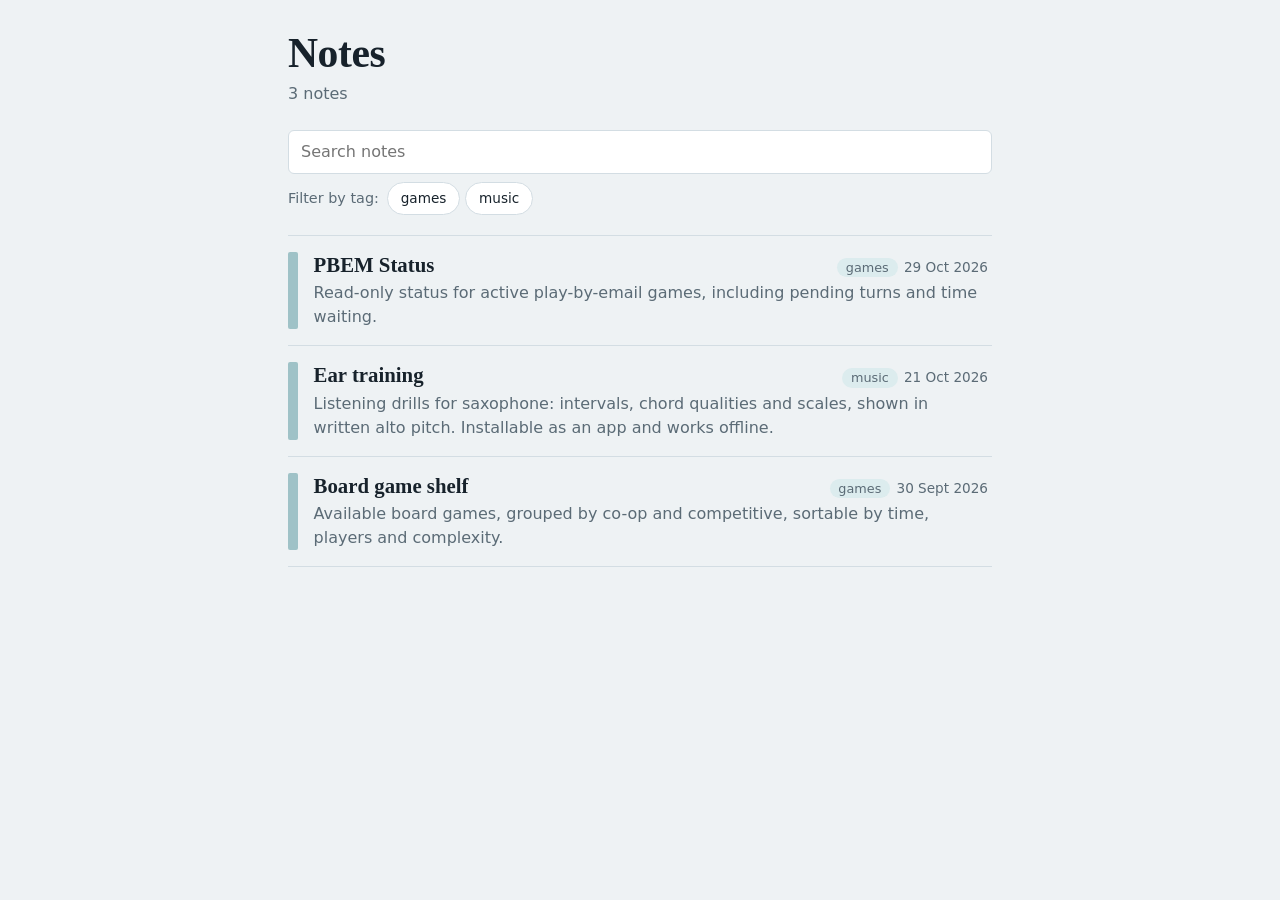
==== commit a0a5bd28: "Add read-only PBEM status dashboard Co-authored-by: Copilot <223556219+Copilot@users.noreply.github." ====
--- a/index.html
+++ b/index.html
@@ -220,7 +220,8 @@
     // To add a note: save it as an .html file next to this page, then add a line here.
     const notes = [
       { title: "Board game shelf", href: "board-games.html", desc: "Available board games, grouped by co-op and competitive, sortable by time, players and complexity. ", tags: ["games"], date: "2026-09-30" },
-      { title: "Ear training", href: "ear-training/", desc: "Listening drills for saxophone: intervals, chord qualities and scales, shown in written alto pitch. Installable as an app and works offline.", tags: ["music"], date: "2026-10-21" }
+      { title: "Ear training", href: "ear-training/", desc: "Listening drills for saxophone: intervals, chord qualities and scales, shown in written alto pitch. Installable as an app and works offline.", tags: ["music"], date: "2026-10-21" },
+      { title: "PBEM Status", href: "pbem-status/", desc: "Read-only status for active play-by-email games, including pending turns and time waiting.", tags: ["games"], date: "2026-10-29" }
     ];
     const $ = id => document.getElementById(id);
     const esc = s => s.replace(/&/g, "&amp;").replace(/</g, "&lt;").replace(/"/g, "&quot;");
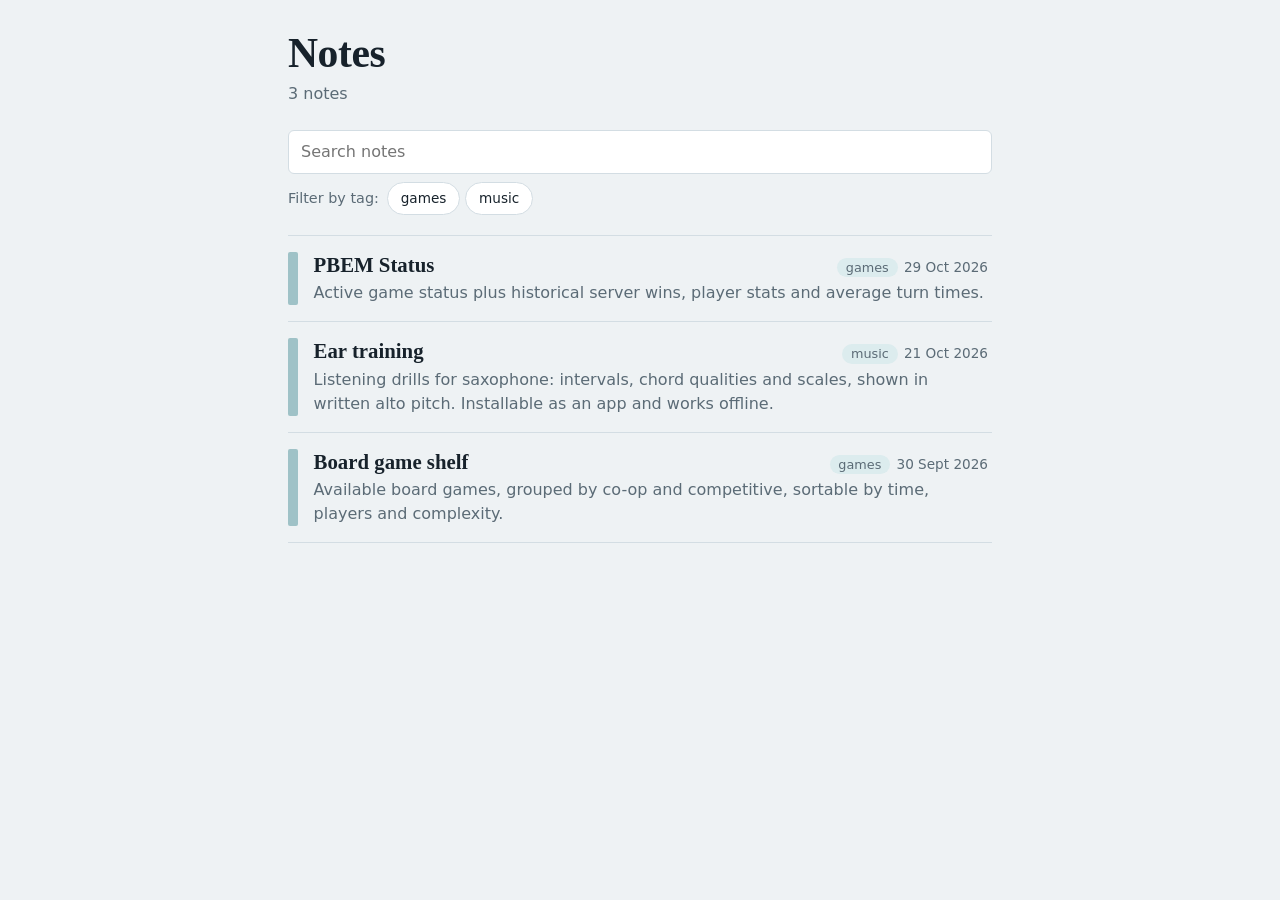
==== commit 9bbc47e3: "feat: historical data" ====
--- a/index.html
+++ b/index.html
@@ -221,7 +221,7 @@
     const notes = [
       { title: "Board game shelf", href: "board-games.html", desc: "Available board games, grouped by co-op and competitive, sortable by time, players and complexity. ", tags: ["games"], date: "2026-09-30" },
       { title: "Ear training", href: "ear-training/", desc: "Listening drills for saxophone: intervals, chord qualities and scales, shown in written alto pitch. Installable as an app and works offline.", tags: ["music"], date: "2026-10-21" },
-      { title: "PBEM Status", href: "pbem-status/", desc: "Read-only status for active play-by-email games, including pending turns and time waiting.", tags: ["games"], date: "2026-10-29" }
+      { title: "PBEM Status", href: "pbem-status/", desc: "Active game status plus historical server wins, player stats and average turn times.", tags: ["games"], date: "2026-10-29" }
     ];
     const $ = id => document.getElementById(id);
     const esc = s => s.replace(/&/g, "&amp;").replace(/</g, "&lt;").replace(/"/g, "&quot;");
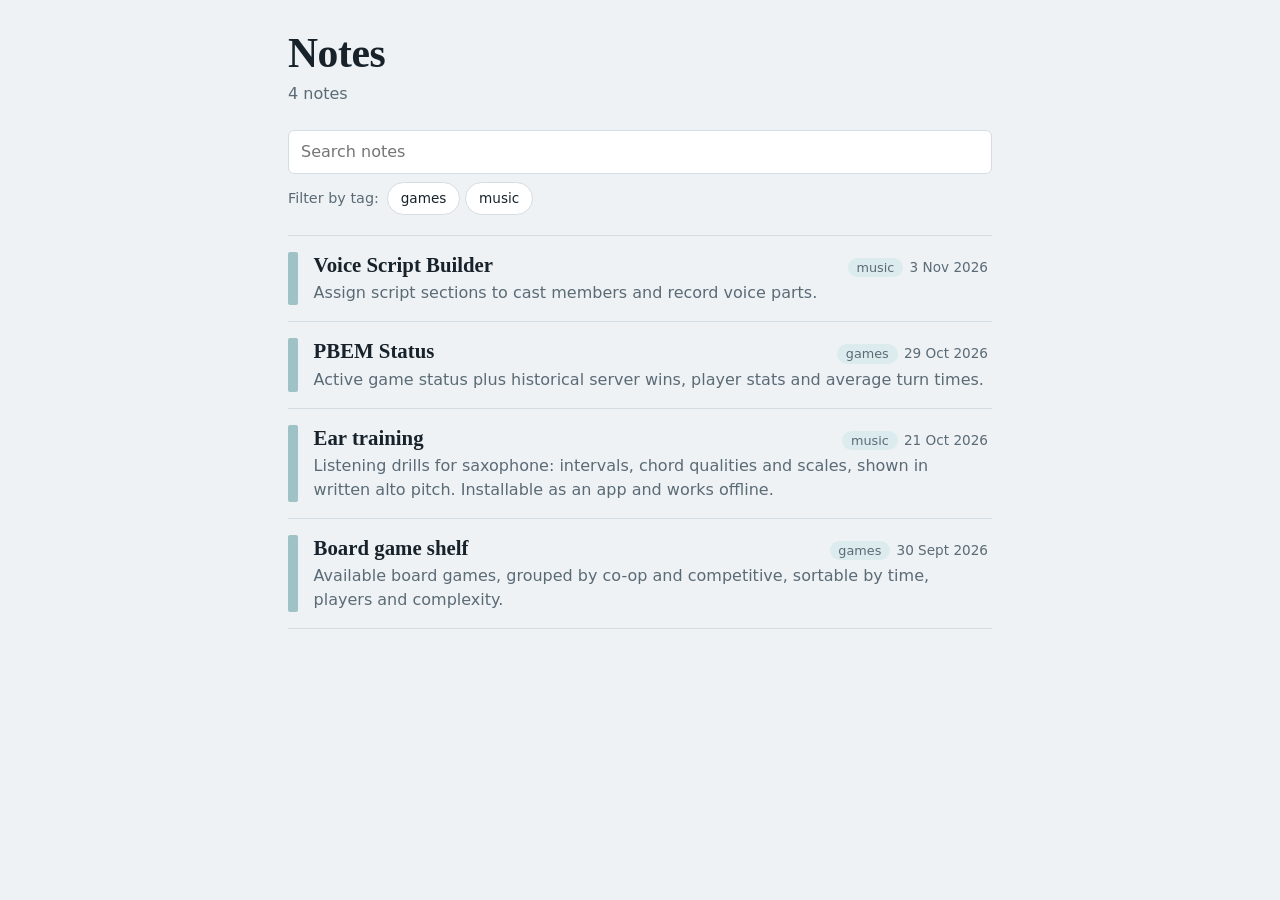
==== commit fc2a0e86: "feat: stage 1" ====
--- a/index.html
+++ b/index.html
@@ -221,7 +221,8 @@
     const notes = [
       { title: "Board game shelf", href: "board-games.html", desc: "Available board games, grouped by co-op and competitive, sortable by time, players and complexity. ", tags: ["games"], date: "2026-09-30" },
       { title: "Ear training", href: "ear-training/", desc: "Listening drills for saxophone: intervals, chord qualities and scales, shown in written alto pitch. Installable as an app and works offline.", tags: ["music"], date: "2026-10-21" },
-      { title: "PBEM Status", href: "pbem-status/", desc: "Active game status plus historical server wins, player stats and average turn times.", tags: ["games"], date: "2026-10-29" }
+      { title: "PBEM Status", href: "pbem-status/", desc: "Active game status plus historical server wins, player stats and average turn times.", tags: ["games"], date: "2026-10-29" },
+      { title: "Voice Script Builder", href: "voice-script-builder/", desc: "Assign script sections to cast members and record voice parts.", tags: ["music"], date: "2026-11-03" }
     ];
     const $ = id => document.getElementById(id);
     const esc = s => s.replace(/&/g, "&amp;").replace(/</g, "&lt;").replace(/"/g, "&quot;");
